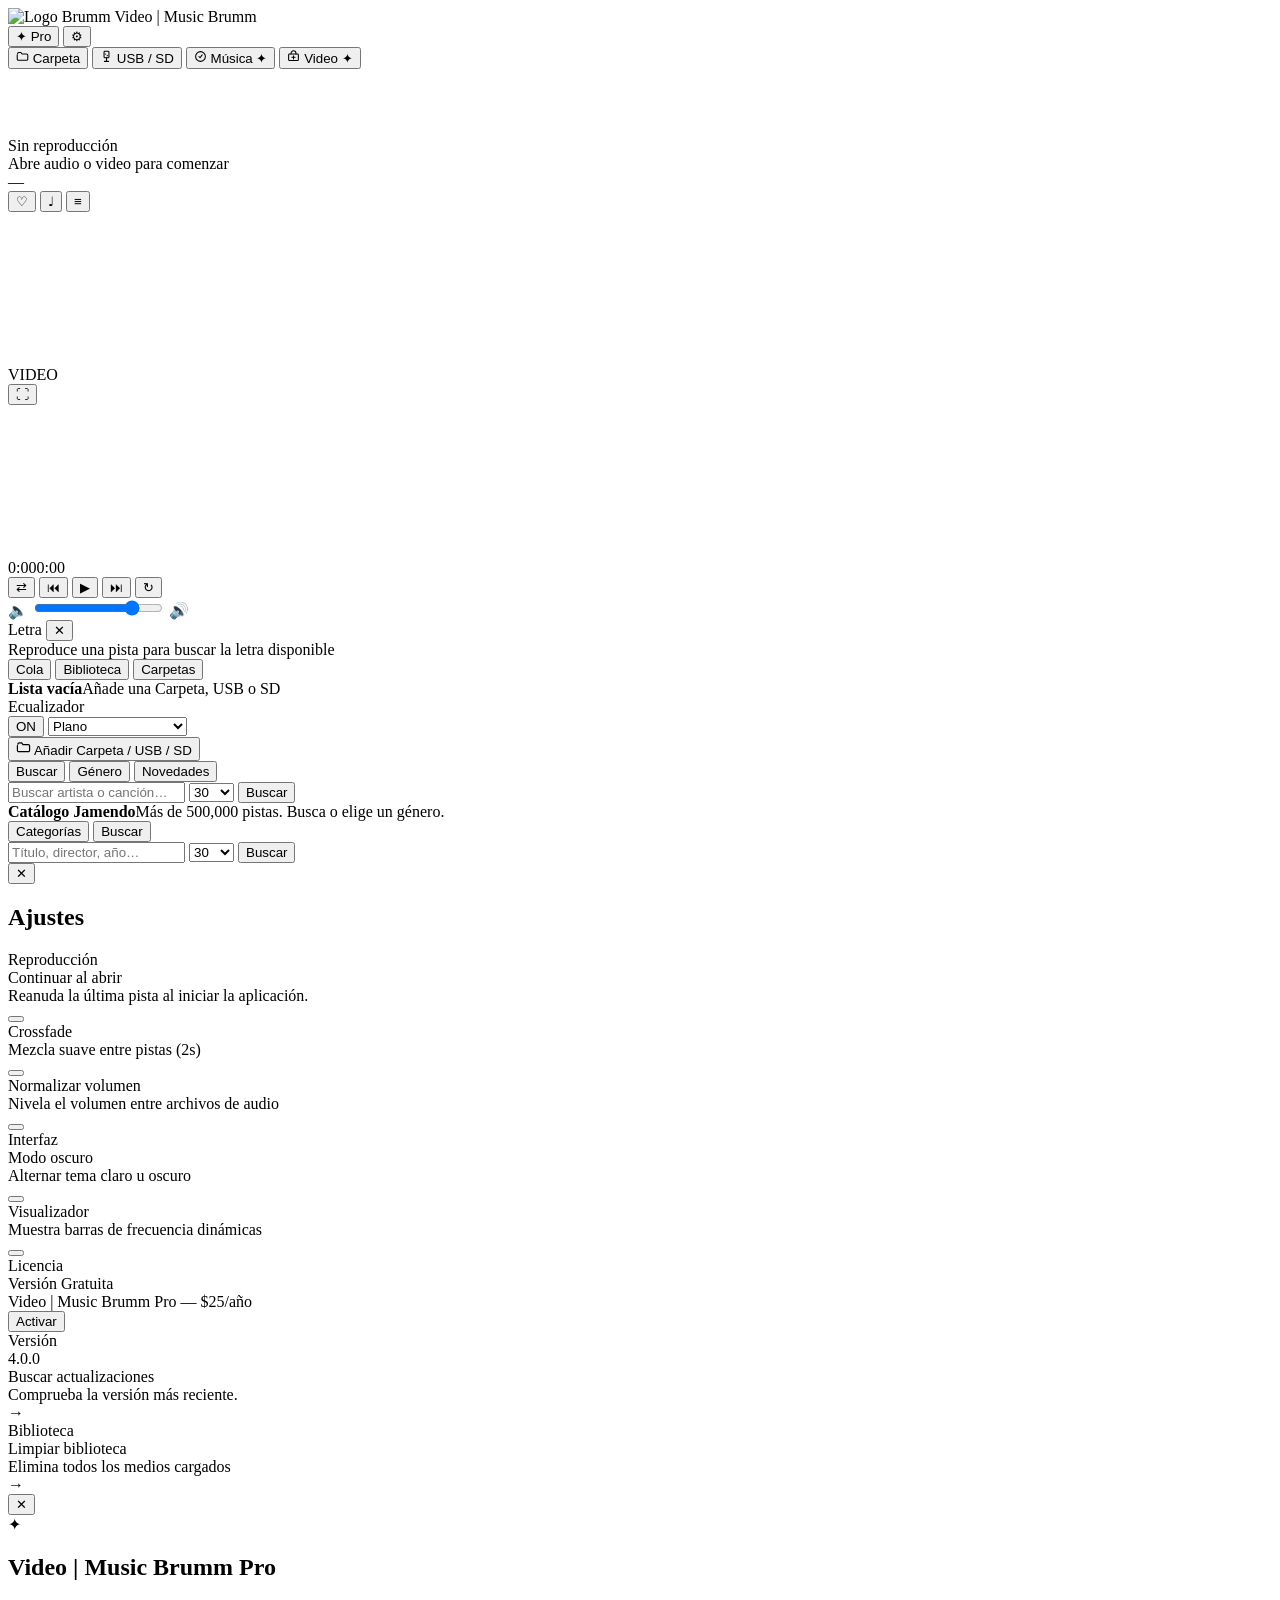
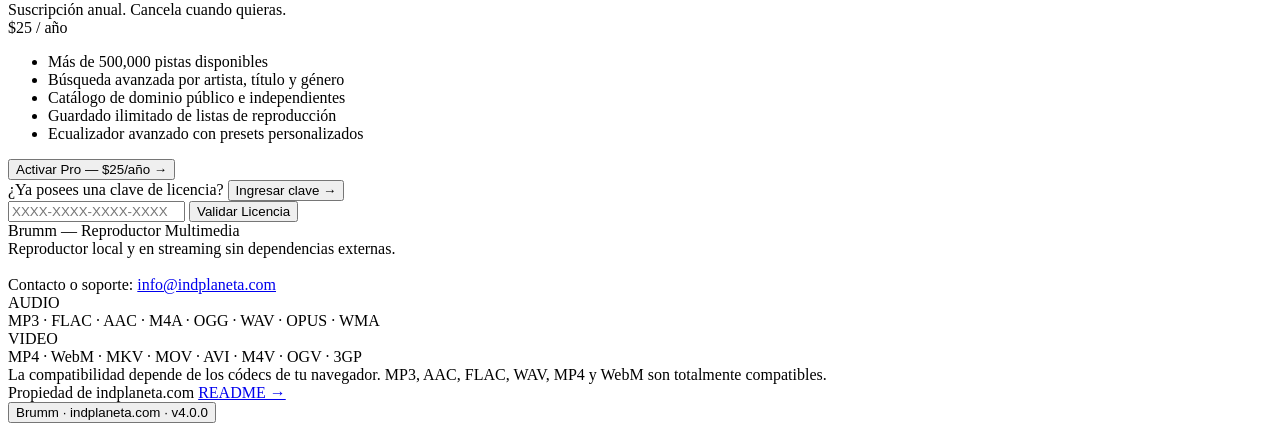
==== public/www/index.html @ fad60be4 "Add files via upload" ====
<!DOCTYPE html>
<html lang="es">
<head>
  <meta charset="UTF-8">
  <meta name="viewport" content="width=device-width, initial-scale=1.0">
  <meta name="theme-color" content="#000000">
  <title>Video | Music Brumm</title>
  
  <!-- Favicon e Iconos -->
  <link rel="icon" type="image/png" href="https://industriasplaneta.wordpress.com/wp-content/uploads/2026/09/brumm-i.png">
  <meta property="og:image" content="https://industriasplaneta.wordpress.com/wp-content/uploads/2026/09/brumm-i.png">
  <link rel="manifest" href="manifest.json">
  
  <!-- Tipografía -->
  <link rel="preconnect" href="https://fonts.googleapis.com">
  <link rel="preconnect" href="https://fonts.gstatic.com" crossorigin>
  <link href="https://fonts.googleapis.com/css2?family=DM+Mono:wght@400;500&family=DM+Sans:ital,wght@0,300;0,400;0,500;0,700;1,300&display=swap" rel="stylesheet">
  
  <link rel="stylesheet" href="styles.css">
</head>
<body>

  <!-- Topbar -->
  <header class="topbar">
    <div class="logo">
      <img src="https://industriasplaneta.wordpress.com/wp-content/uploads/2026/09/brumm-i.png" alt="Logo Brumm" width="28" height="28">
      Video | Music <span>Brumm</span>
    </div>
    <div class="topbar-right">
      <button class="pro-chip" id="proBtn" aria-label="Planes Pro">✦ Pro</button>
      <button class="settings-btn" id="settingsBtn" onclick="document.getElementById('settingsBg').classList.add('show')" title="Ajustes" aria-label="Ajustes">⚙</button>
    </div>
  </header>

  <main class="app">
    <!-- Seleccion de Fuentes -->
    <nav class="source-bar" aria-label="Fuentes de reproducción">
      <button class="src active" id="src-folder" onclick="activateSource(this,'folder')">
        <svg width="13" height="13" viewBox="0 0 16 16" fill="none"><path d="M2 4.5A1.5 1.5 0 013.5 3H6l1.5 2H13a1.5 1.5 0 011.5 1.5V11A1.5 1.5 0 0113 12.5H3A1.5 1.5 0 011.5 11V6" stroke="currentColor" stroke-width="1.3" stroke-linecap="round"/></svg>
        Carpeta
      </button>
      <button class="src" id="src-usb" onclick="activateSource(this,'usb')">
        <svg width="13" height="13" viewBox="0 0 16 16" fill="none"><rect x="5" y="1.5" width="6" height="8" rx="1" stroke="currentColor" stroke-width="1.3"/><path d="M8 9.5V14M5.5 14h5" stroke="currentColor" stroke-width="1.3" stroke-linecap="round"/><circle cx="7" cy="5" r=".8" fill="currentColor"/><circle cx="9" cy="7" r=".8" fill="currentColor"/></svg>
        USB / SD
      </button>
      <button class="src" id="src-catalog" onclick="activateSource(this,'catalog')">
        <svg width="13" height="13" viewBox="0 0 16 16" fill="none"><circle cx="8" cy="8" r="6" stroke="currentColor" stroke-width="1.3"/><path d="M6 8l1.5 1.5L10 6" stroke="currentColor" stroke-width="1.3" stroke-linecap="round" stroke-linejoin="round"/></svg>
        Música ✦
      </button>
      <button class="src" id="src-archive" onclick="activateSource(this,'archive')">
        <svg width="13" height="13" viewBox="0 0 16 16" fill="none"><rect x="2" y="5" width="12" height="8" rx="1" stroke="currentColor" stroke-width="1.3"/><path d="M5 5V4a3 3 0 016 0v1" stroke="currentColor" stroke-width="1.3" stroke-linecap="round"/><path d="M6 9h4M8 7v4" stroke="currentColor" stroke-width="1.3" stroke-linecap="round"/></svg>
        Video ✦
      </button>
    </nav>

    <!-- Reproductor Principal -->
    <section class="nowplaying" aria-label="Reproductor principal">
      <div class="np-top">
        <div class="artwork" id="artworkWrap"><canvas id="artCanvas" width="64" height="64"></canvas></div>
        <div class="np-info">
          <div class="np-title" id="npTitle">Sin reproducción</div>
          <div class="np-artist" id="npArtist">Abre audio o video para comenzar</div>
          <div class="np-format" id="npFormat">—</div>
        </div>
        <div class="np-actions">
          <button class="icon-btn" id="heartBtn" onclick="toggleHeart()" title="Favorito" aria-label="Añadir a Favoritos">♡</button>
          <button class="icon-btn" id="lyricsBtn" onclick="toggleLyrics()" title="Letra" aria-label="Ver Letra">♩</button>
          <button class="icon-btn" id="queueBtn" onclick="showTab('queue')" title="Cola" aria-label="Ver Cola">≡</button>
        </div>
      </div>

      <!-- Contenedor de Video -->
      <div class="video-wrap" id="videoWrap">
        <video id="videoEl" preload="metadata" playsinline
          onended="nextTrack()"
          ontimeupdate="videoTick()"
          onloadedmetadata="videoReady()"></video>
        <div class="video-badge" id="videoBadge">VIDEO</div>
        <button class="fullscreen-btn" onclick="toggleFullscreen()" title="Pantalla completa" aria-label="Pantalla Completa">⛶</button>
      </div>

      <!-- Visualizador -->
      <div class="viz-wrap"><canvas id="vizCanvas"></canvas></div>

      <!-- Barra de Progreso -->
      <div class="prog-wrap" id="progWrap">
        <div class="prog-fill" id="progFill"></div>
        <div class="prog-thumb" id="progThumb"></div>
      </div>
      <div class="prog-times"><span id="timeCur">0:00</span><span id="timeDur">0:00</span></div>

      <!-- Controles de Reproducción -->
      <div class="controls">
        <button class="ctrl" id="shuffleBtn" onclick="toggleShuffle()" title="Aleatorio" aria-label="Modo Aleatorio">⇄</button>
        <button class="ctrl" onclick="prevTrack()" title="Anterior" aria-label="Pista Anterior">⏮</button>
        <button class="play-btn" id="playBtn" onclick="togglePlay()" aria-label="Reproducir o Pausar">▶</button>
        <button class="ctrl" onclick="nextTrack()" title="Siguiente" aria-label="Pista Siguiente">⏭</button>
        <button class="ctrl" id="repeatBtn" onclick="cycleRepeat()" title="Repetir" aria-label="Modo Repetición">↻</button>
      </div>

      <!-- Control de Volumen -->
      <div class="vol-row">
        <span class="vol-icon" aria-hidden="true">🔈</span>
        <input type="range" class="vol" id="volSlider" min="0" max="100" value="80" oninput="setVolume(this)" aria-label="Volumen">
        <span class="vol-icon" aria-hidden="true">🔊</span>
      </div>
    </section>

    <!-- Panel de Letras -->
    <section class="lyrics-panel" id="lyricsPanel">
      <div class="lyrics-head">
        <span class="lyrics-title" id="lyricsMeta">Letra</span>
        <button onclick="toggleLyrics()" class="close-subpanel" aria-label="Cerrar panel de letra">✕</button>
      </div>
      <div class="lyrics-body" id="lyricsBody">
        <div class="lyrics-empty">Reproduce una pista para buscar la letra disponible</div>
      </div>
    </section>

    <!-- Panel de Listas / Biblioteca -->
    <section class="panel">
      <div class="tabs" role="tablist">
        <button class="tab active" id="tab-queue" onclick="showTab('queue')" role="tab">Cola</button>
        <button class="tab" id="tab-library" onclick="showTab('library')" role="tab">Biblioteca</button>
        <button class="tab" id="tab-folders" onclick="showTab('folders')" role="tab">Carpetas</button>
      </div>
      <div class="panel-body" id="panelBody">
        <div class="empty-state"><strong>Lista vacía</strong>Añade una Carpeta, USB o SD</div>
      </div>
    </section>

    <!-- Ecualizador -->
    <section class="eq-panel">
      <div class="eq-head">
        <span class="eq-title">Ecualizador</span>
        <div class="eq-right">
          <button class="eq-toggle on" id="eqToggle" onclick="toggleEQ()">ON</button>
          <select class="eq-preset" id="eqPreset" onchange="applyPreset(this.value)" aria-label="Presets de Ecualizador">
            <option value="flat">Plano</option>
            <option value="bass">Refuerzo de graves</option>
            <option value="vocal">Voz</option>
            <option value="treble">Agudos</option>
            <option value="classical">Clásica</option>
            <option value="lounge">Lounge</option>
          </select>
        </div>
      </div>
      <div class="eq-bands" id="eqBands"></div>
    </section>

    <!-- Botón para Cargar Archivos Localmente -->
    <button class="open-btn" onclick="openFolder()">
      <svg width="15" height="15" viewBox="0 0 16 16" fill="none"><path d="M2 4.5A1.5 1.5 0 013.5 3H6l1.5 2H13a1.5 1.5 0 011.5 1.5V11A1.5 1.5 0 0113 12.5H3A1.5 1.5 0 011.5 11V6" stroke="currentColor" stroke-width="1.3" stroke-linecap="round"/></svg>
      Añadir Carpeta / USB / SD
    </button>

    <!-- Catálogo Jamendo -->
    <section id="catalogPanel" class="subpanel-container">
      <div class="panel">
        <div class="tabs">
          <button class="tab active" id="ctab-search" onclick="switchCatalogTab('search')">Buscar</button>
          <button class="tab" id="ctab-genres" onclick="switchCatalogTab('genres')">Género</button>
          <button class="tab" id="ctab-new" onclick="switchCatalogTab('new')">Novedades</button>
        </div>
        <div class="search-row" id="catalogSearchRow">
          <input type="text" id="catalogSearch" placeholder="Buscar artista o canción…" onkeydown="if(event.key==='Enter')searchJamendo()">
          <select id="jamendoPageSize" onchange="searchJamendo()">
            <option value="30">30</option>
            <option value="50">50</option>
            <option value="100">100</option>
          </select>
          <button class="btn-action" onclick="searchJamendo()">Buscar</button>
        </div>
        <div id="genreBar" class="genre-bar"></div>
        <div class="panel-body" id="catalogBody">
          <div class="empty-state"><strong>Catálogo Jamendo</strong>Más de 500,000 pistas. Busca o elige un género.</div>
        </div>
      </div>
    </section>

    <!-- Catálogo Archive.org -->
    <section id="archivePanel" class="subpanel-container">
      <div class="panel">
        <div class="tabs">
          <button class="tab active" id="atab-cats" onclick="switchArchiveTab('cats')">Categorías</button>
          <button class="tab" id="atab-search" onclick="switchArchiveTab('search')">Buscar</button>
        </div>
        <div id="archiveCatGrid" class="archive-cat-grid"></div>
        <div class="search-row" id="archiveSearchRow">
          <input type="text" id="archiveSearch" placeholder="Título, director, año…" onkeydown="if(event.key==='Enter')searchArchive()">
          <select id="archivePageSize">
            <option value="30">30</option>
            <option value="50">50</option>
            <option value="100">100</option>
          </select>
          <button class="btn-action" onclick="searchArchive()">Buscar</button>
        </div>
        <div class="panel-body" id="archiveBody" style="display:none;"></div>
      </div>
    </section>
  </main>

  <!-- Notificaciones Toast -->
  <div class="toast" id="toast" role="status" aria-live="polite"></div>

  <!-- Modal de Ajustes -->
  <div class="modal-bg" id="settingsBg" onclick="if(event.target===this)this.classList.remove('show')">
    <div class="settings-modal">
      <button class="modal-close" onclick="document.getElementById('settingsBg').classList.remove('show')" aria-label="Cerrar ajustes">✕</button>
      <h2 class="modal-title">Ajustes</h2>

      <div class="settings-section">
        <div class="settings-label">Reproducción</div>
        <div class="settings-row">
          <div>
            <div class="settings-row-label">Continuar al abrir</div>
            <div class="settings-row-sub">Reanuda la última pista al iniciar la aplicación.</div>
          </div>
          <button class="toggle-sw on" id="sw-resume" onclick="toggleSetting(this,'resume')" aria-label="Reanudar reproducción"></button>
        </div>
        <div class="settings-row">
          <div>
            <div class="settings-row-label">Crossfade</div>
            <div class="settings-row-sub">Mezcla suave entre pistas (2s)</div>
          </div>
          <button class="toggle-sw" id="sw-crossfade" onclick="toggleSetting(this,'crossfade')" aria-label="Crossfade"></button>
        </div>
        <div class="settings-row">
          <div>
            <div class="settings-row-label">Normalizar volumen</div>
            <div class="settings-row-sub">Nivela el volumen entre archivos de audio</div>
          </div>
          <button class="toggle-sw" id="sw-normalize" onclick="toggleSetting(this,'normalize')" aria-label="Normalizar volumen"></button>
        </div>
      </div>

      <div class="settings-section">
        <div class="settings-label">Interfaz</div>
        <div class="settings-row">
          <div>
            <div class="settings-row-label">Modo oscuro</div>
            <div class="settings-row-sub">Alternar tema claro u oscuro</div>
          </div>
          <button class="toggle-sw on" id="sw-dark" onclick="toggleDarkMode(this)" aria-label="Modo Oscuro"></button>
        </div>
        <div class="settings-row">
          <div>
            <div class="settings-row-label">Visualizador</div>
            <div class="settings-row-sub">Muestra barras de frecuencia dinámicas</div>
          </div>
          <button class="toggle-sw on" id="sw-viz" onclick="toggleSetting(this,'viz')" aria-label="Visualizador"></button>
        </div>
      </div>

      <div class="settings-section">
        <div class="settings-label">Licencia</div>
        <div class="settings-row">
          <div>
            <div class="settings-row-label" id="settingsProStatus">Versión Gratuita</div>
            <div class="settings-row-sub">Video | Music Brumm Pro — $25/año</div>
          </div>
          <button class="btn-secondary" onclick="document.getElementById('settingsBg').classList.remove('show');document.getElementById('modalBg').classList.add('show')">
            Activar
          </button>
        </div>
        <div class="settings-row">
          <div><div class="settings-row-label">Versión</div></div>
          <div class="version-badge">4.0.0</div>
        </div>
        <div class="settings-row clickable" onclick="checkForUpdates()">
          <div>
            <div class="settings-row-label">Buscar actualizaciones</div>
            <div class="settings-row-sub">Comprueba la versión más reciente.</div>
          </div>
          <span id="updateStatus">→</span>
        </div>
      </div>

      <div class="settings-section">
        <div class="settings-label">Biblioteca</div>
        <div class="settings-row clickable" onclick="clearLibrary()">
          <div>
            <div class="settings-row-label text-danger">Limpiar biblioteca</div>
            <div class="settings-row-sub">Elimina todos los medios cargados</div>
          </div>
          <span>→</span>
        </div>
      </div>
    </div>
  </div>

  <!-- Modal PRO -->
  <div class="modal-bg" id="modalBg" onclick="closeModal(event)">
    <div class="modal">
      <button class="modal-close" onclick="document.getElementById('modalBg').classList.remove('show')" aria-label="Cerrar modal">✕</button>
      <div class="pro-icon">✦</div>
      <h2>Video | Music Brumm Pro</h2>
      <div class="pro-sub">Suscripción anual. Cancela cuando quieras.</div>
      <div class="price">$25 <span>/ año</span></div>
      <ul>
        <li>Más de 500,000 pistas disponibles</li>
        <li>Búsqueda avanzada por artista, título y género</li>
        <li>Catálogo de dominio público e independientes</li>
        <li>Guardado ilimitado de listas de reproducción</li>
        <li>Ecualizador avanzado con presets personalizados</li>
      </ul>
      <button class="modal-cta" onclick="window.open('https://technologycorporation.lemonsqueezy.com/checkout/buy/a8cab50e-af1d-4846-803c-300390d19ab1','_blank'); toast('Abriendo pasarela de pago…')">Activar Pro — $25/año →</button>
      <div class="license-footer">
        <span>¿Ya posees una clave de licencia? </span>
        <button onclick="showLicenseInput()" class="btn-inline">Ingresar clave →</button>
      </div>
      <div id="licenseInputWrap" class="license-wrap">
        <input type="text" id="licenseKey" placeholder="XXXX-XXXX-XXXX-XXXX">
        <button onclick="activateLicense()" class="btn-activate">Validar Licencia</button>
      </div>
    </div>
  </div>

  <!-- Popup Acerca De -->
  <div id="aboutPopup" class="about-popup">
    <div class="about-title">Brumm — Reproductor Multimedia</div>
    <div class="about-desc">
      Reproductor local y en streaming sin dependencias externas.<br><br>
      Contacto o soporte: <a href="mailto:info@indplaneta.com">info@indplaneta.com</a>
    </div>
    <div class="about-sec-title">AUDIO</div>
    <div class="about-code">MP3 · FLAC · AAC · M4A · OGG · WAV · OPUS · WMA</div>
    <div class="about-sec-title">VIDEO</div>
    <div class="about-code">MP4 · WebM · MKV · MOV · AVI · M4V · OGV · 3GP</div>
    <div class="about-note">
      La compatibilidad depende de los códecs de tu navegador. MP3, AAC, FLAC, WAV, MP4 y WebM son totalmente compatibles.
    </div>
    <div class="about-footer-row">
      <span>Propiedad de indplaneta.com</span>
      <a href="https://github.com/flabelicornio/brumm#readme" target="_blank" rel="noopener">README →</a>
    </div>
  </div>

  <!-- Pie de Página -->
  <footer class="about-footer">
    <button id="aboutBtn" onclick="toggleAbout()">
      Brumm · indplaneta.com · v4.0.0
    </button>
  </footer>

  <script src="script.js"></script>
</body>
</html>
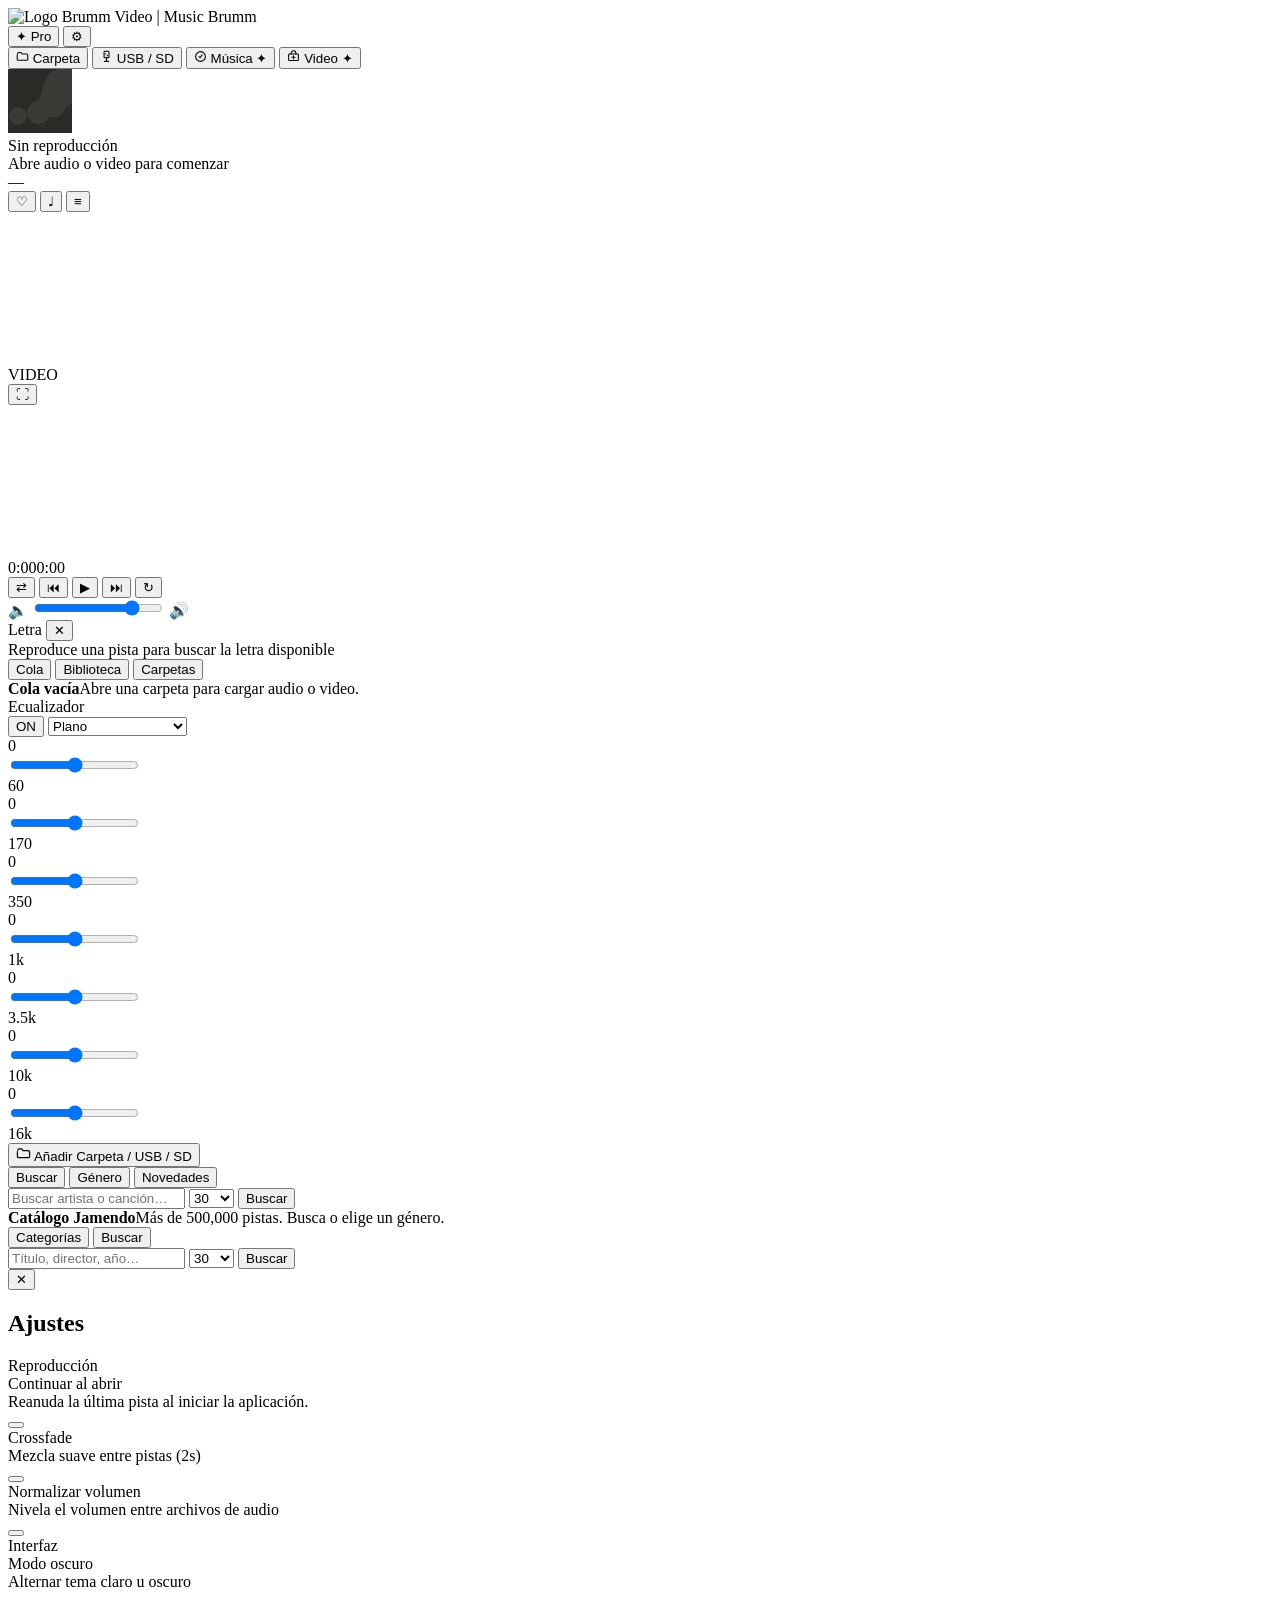
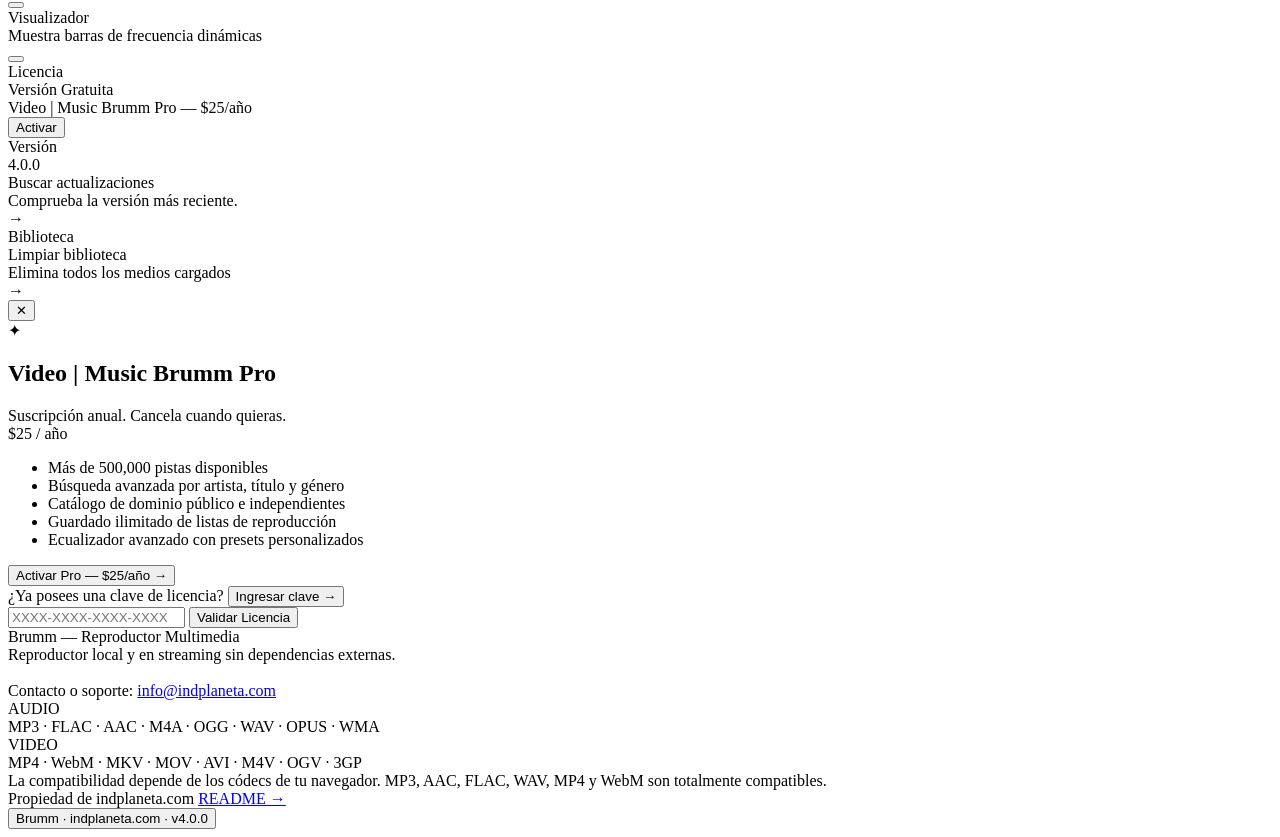
==== commit a5b1e9ed: "Change script source from script.js to js/app.js" ====
--- a/public/www/index.html
+++ b/public/www/index.html
@@ -16,7 +16,7 @@
   <link rel="preconnect" href="https://fonts.gstatic.com" crossorigin>
   <link href="https://fonts.googleapis.com/css2?family=DM+Mono:wght@400;500&family=DM+Sans:ital,wght@0,300;0,400;0,500;0,700;1,300&display=swap" rel="stylesheet">
   
-  <link rel="stylesheet" href="styles.css">
+  <link rel="stylesheet" href="./css/style.css">
 </head>
 <body>
 
@@ -343,6 +343,6 @@
     </button>
   </footer>
 
-  <script src="script.js"></script>
+  <script src="js/app.js"></script>
 </body>
-</html>+</html>
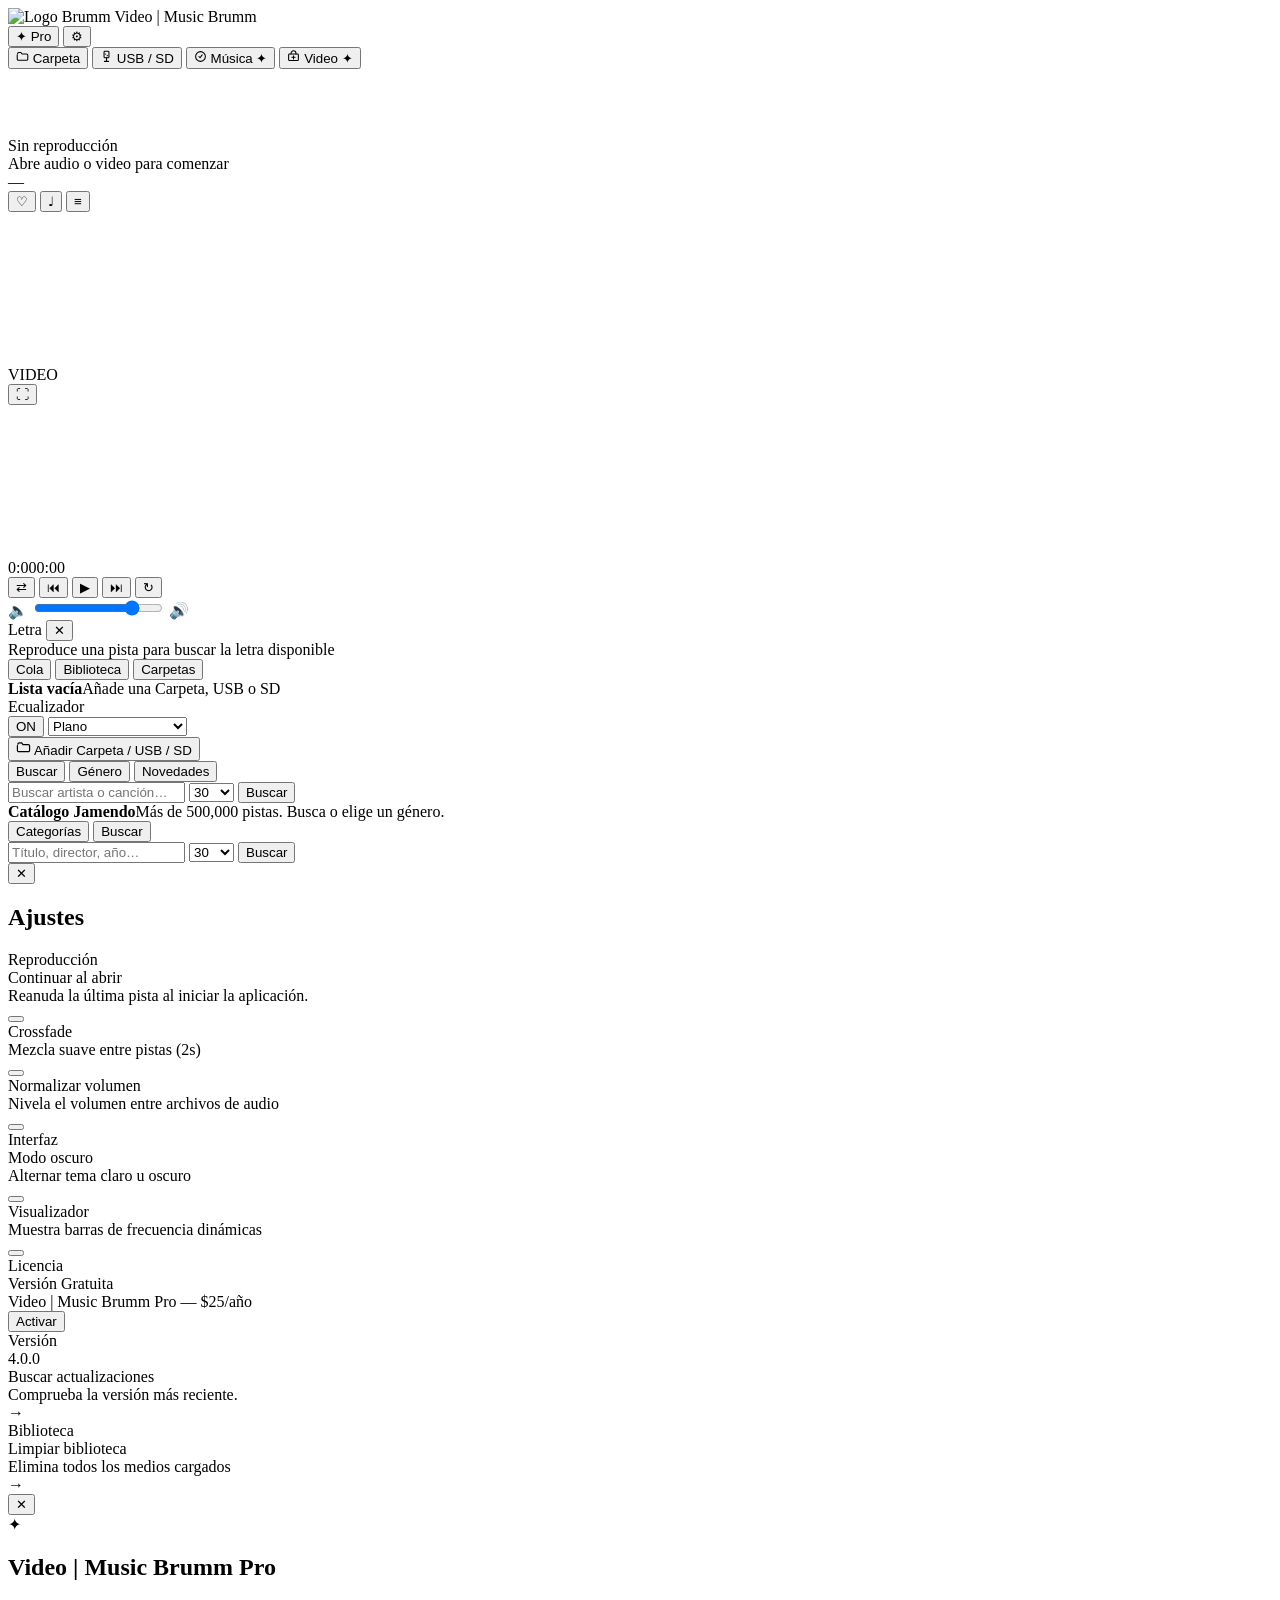
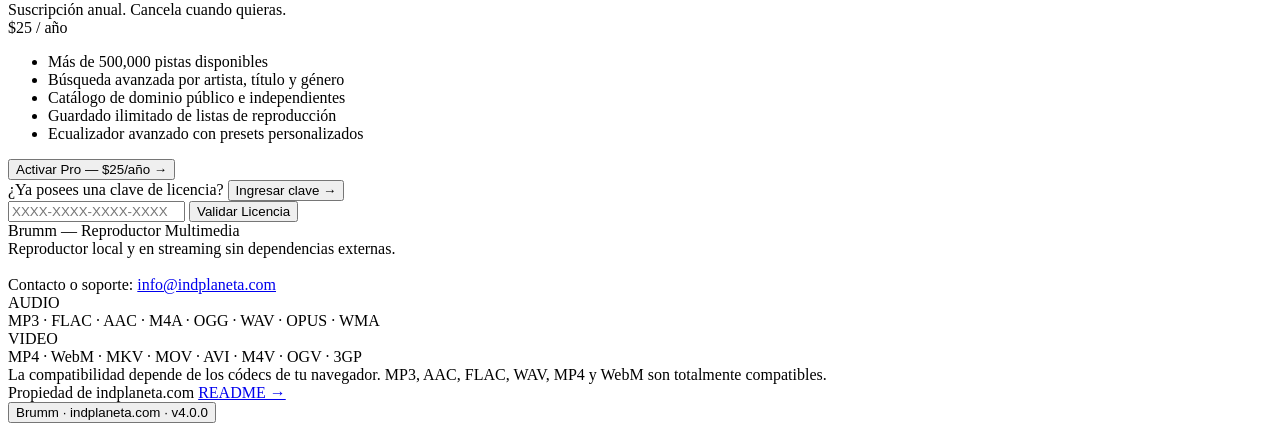
==== commit 9ccdd313: "Fix paths for CSS and JS files in index.html" ====
--- a/public/www/index.html
+++ b/public/www/index.html
@@ -16,7 +16,7 @@
   <link rel="preconnect" href="https://fonts.gstatic.com" crossorigin>
   <link href="https://fonts.googleapis.com/css2?family=DM+Mono:wght@400;500&family=DM+Sans:ital,wght@0,300;0,400;0,500;0,700;1,300&display=swap" rel="stylesheet">
   
-  <link rel="stylesheet" href="./css/style.css">
+  <link rel="stylesheet" href="./www/css/style.css">
 </head>
 <body>
 
@@ -343,6 +343,6 @@
     </button>
   </footer>
 
-  <script src="js/app.js"></script>
+  <script src="./wwww/js/app.js"></script>
 </body>
 </html>
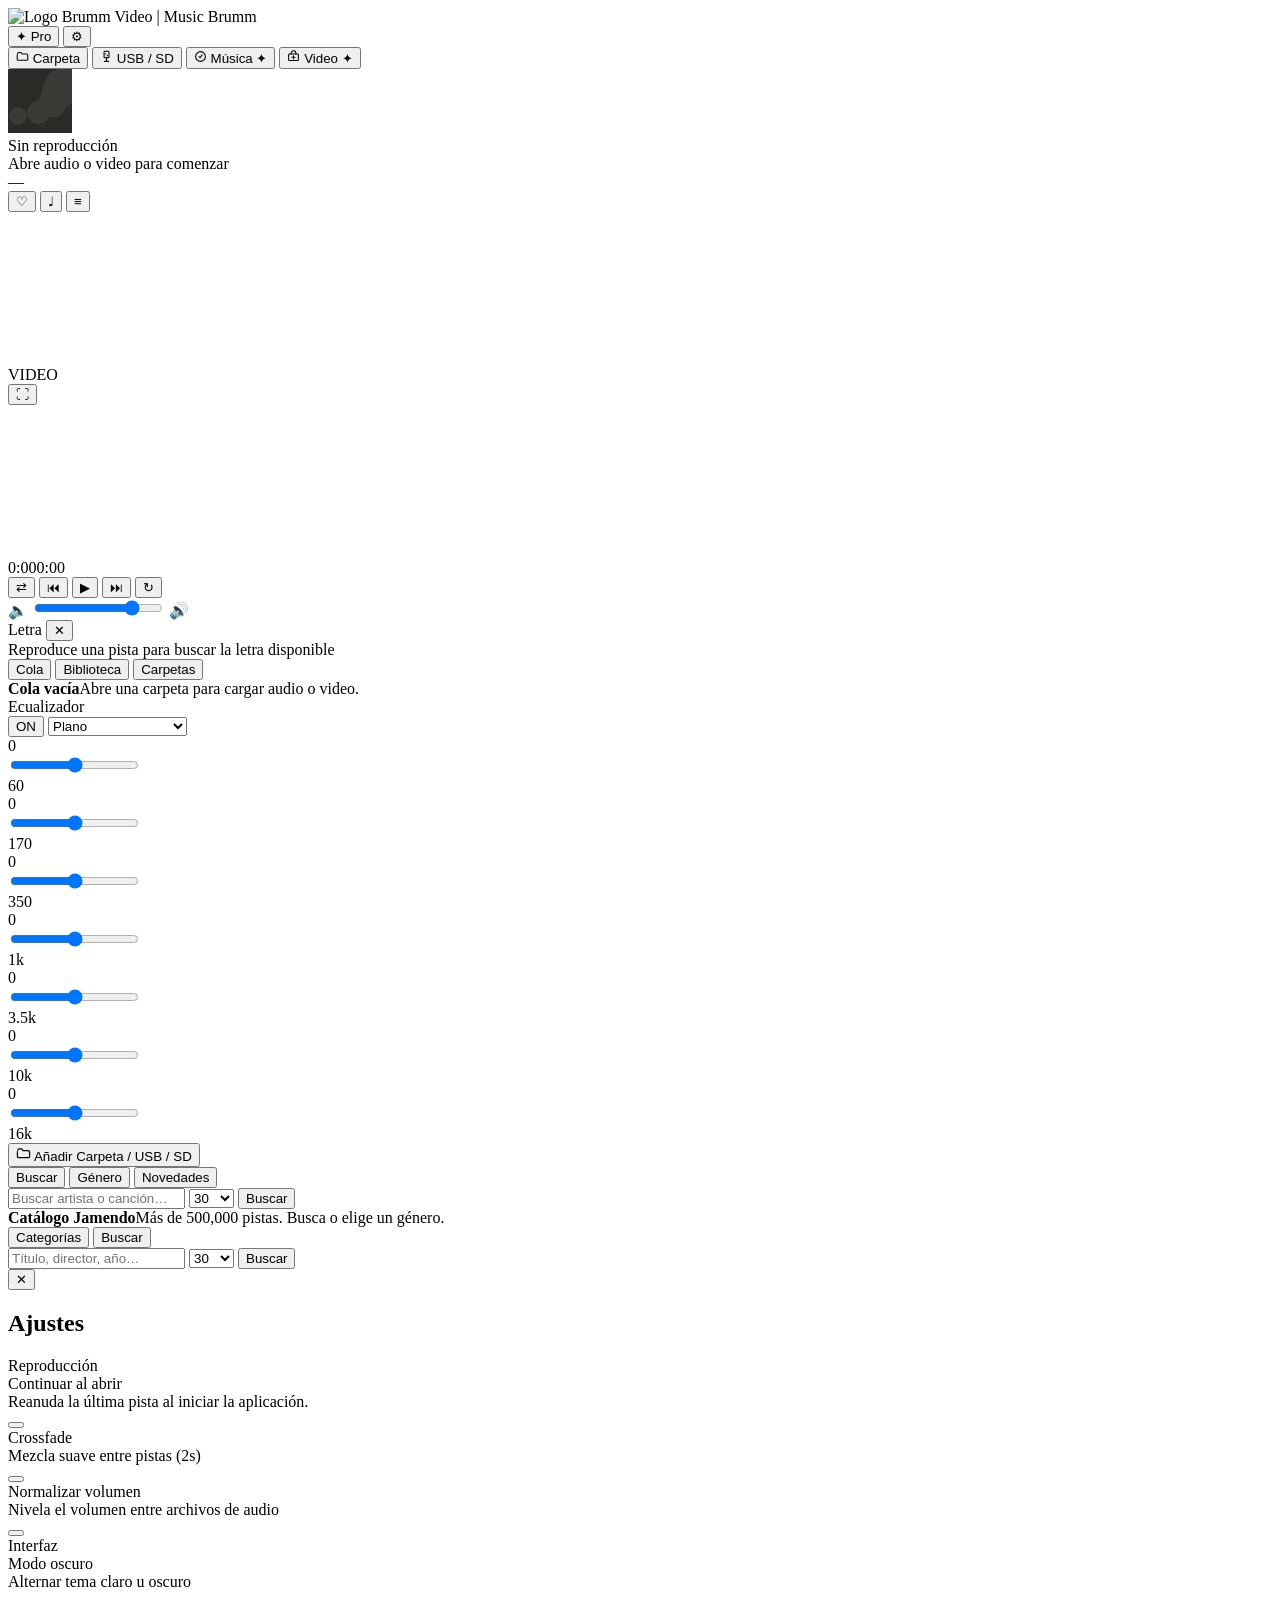
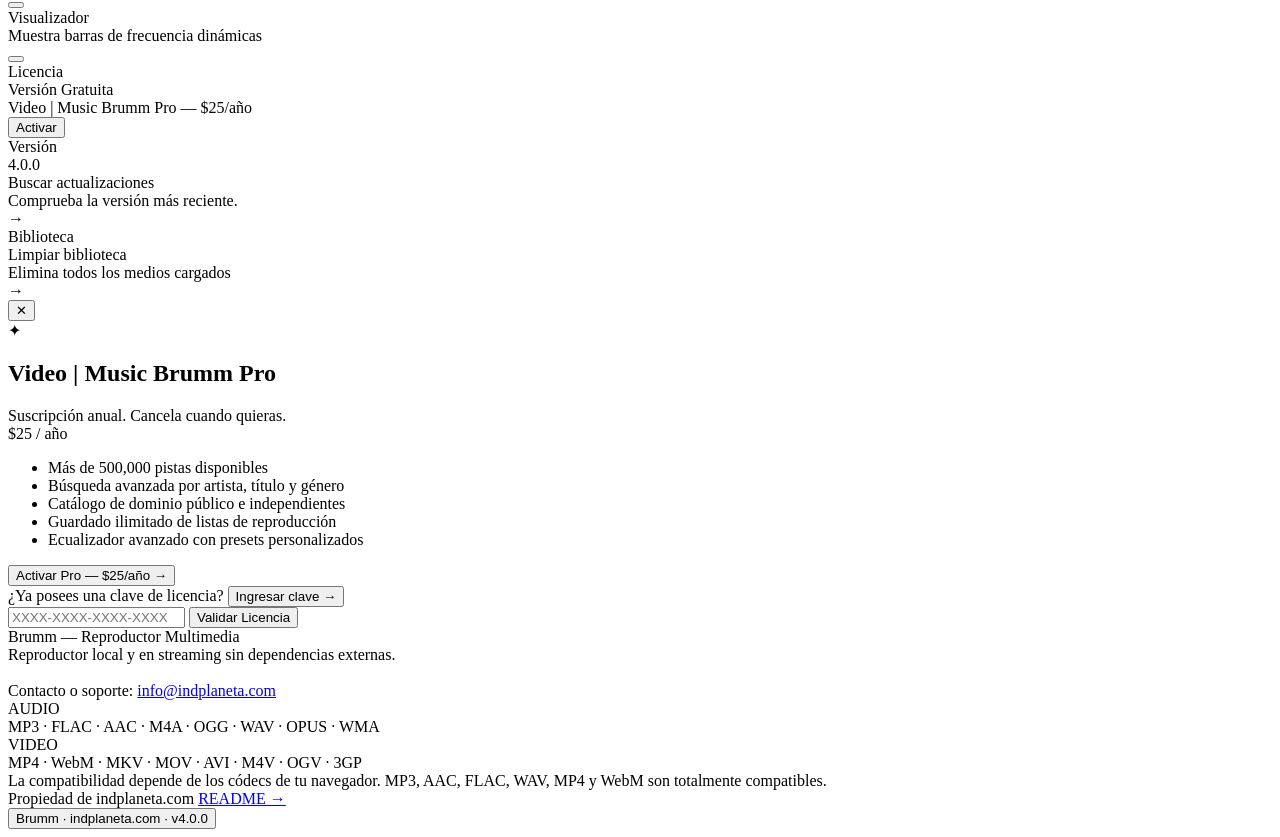
==== commit e8bd46da: "Fix script source path in index.html" ====
--- a/public/www/index.html
+++ b/public/www/index.html
@@ -16,7 +16,7 @@
   <link rel="preconnect" href="https://fonts.gstatic.com" crossorigin>
   <link href="https://fonts.googleapis.com/css2?family=DM+Mono:wght@400;500&family=DM+Sans:ital,wght@0,300;0,400;0,500;0,700;1,300&display=swap" rel="stylesheet">
   
-  <link rel="stylesheet" href="./www/css/style.css">
+  <link rel="stylesheet" href="/www/css/styles.css">
 </head>
 <body>
 
@@ -343,6 +343,6 @@
     </button>
   </footer>
 
-  <script src="./wwww/js/app.js"></script>
+  <script src="./js/app.js"></script>
 </body>
 </html>
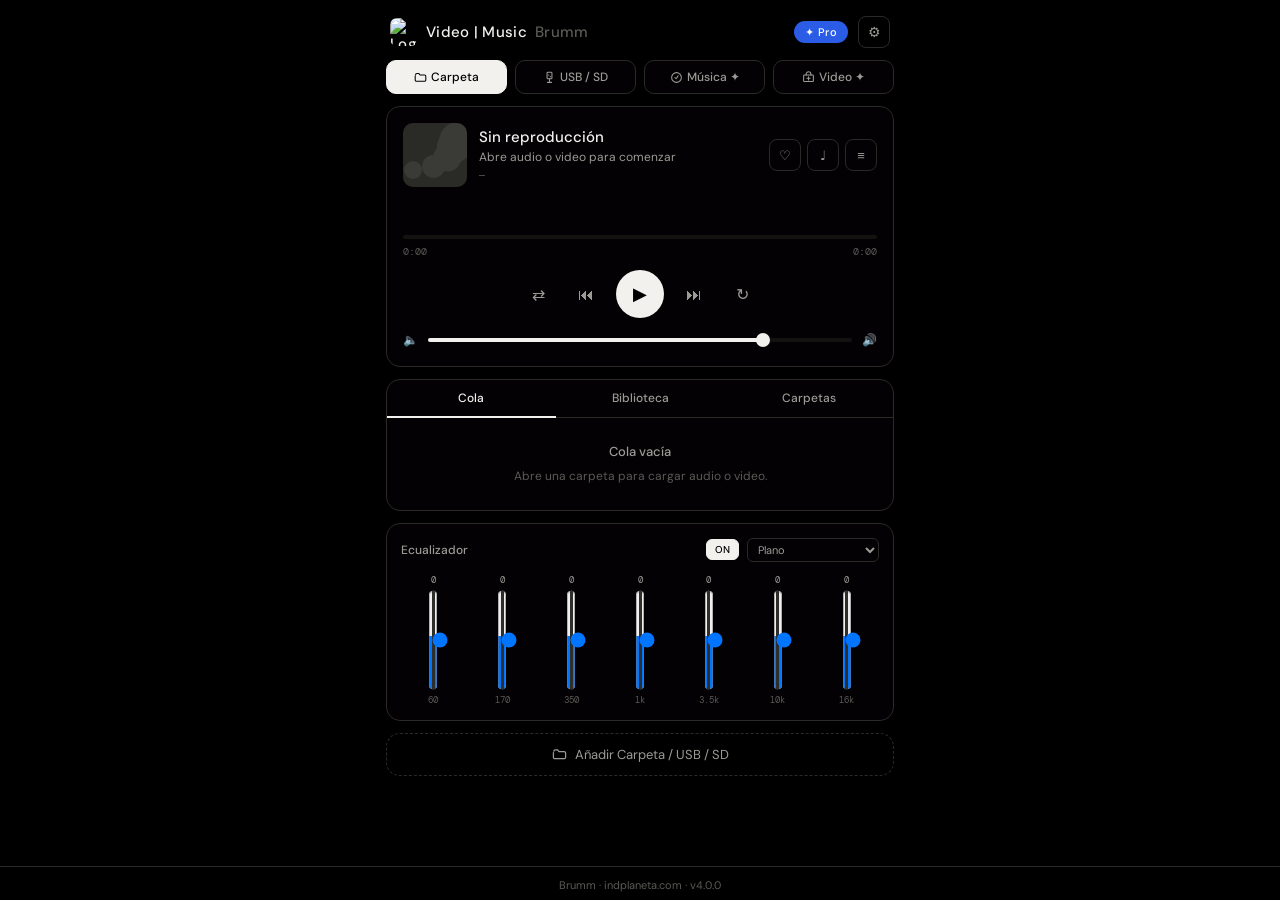
==== commit f87a1936: "Update index.html" ====
--- a/public/www/index.html
+++ b/public/www/index.html
@@ -6,6 +6,9 @@
   <meta name="theme-color" content="#000000">
   <title>Video | Music Brumm</title>
   
+  <!-- Base relativa para evitar fallos de ruta en subcarpetas -->
+  <base href="./">
+
   <!-- Favicon e Iconos -->
   <link rel="icon" type="image/png" href="https://industriasplaneta.wordpress.com/wp-content/uploads/2026/09/brumm-i.png">
   <meta property="og:image" content="https://industriasplaneta.wordpress.com/wp-content/uploads/2026/09/brumm-i.png">
@@ -16,7 +19,8 @@
   <link rel="preconnect" href="https://fonts.gstatic.com" crossorigin>
   <link href="https://fonts.googleapis.com/css2?family=DM+Mono:wght@400;500&family=DM+Sans:ital,wght@0,300;0,400;0,500;0,700;1,300&display=swap" rel="stylesheet">
   
-  <link rel="stylesheet" href="/www/css/styles.css">
+  <!-- CSS Corregido -->
+  <link rel="stylesheet" href="css/styles.css">
 </head>
 <body>
 
@@ -27,7 +31,7 @@
       Video | Music <span>Brumm</span>
     </div>
     <div class="topbar-right">
-      <button class="pro-chip" id="proBtn" aria-label="Planes Pro">✦ Pro</button>
+      <button class="pro-chip" id="proBtn" onclick="document.getElementById('modalBg').classList.add('show')" aria-label="Planes Pro">✦ Pro</button>
       <button class="settings-btn" id="settingsBtn" onclick="document.getElementById('settingsBg').classList.add('show')" title="Ajustes" aria-label="Ajustes">⚙</button>
     </div>
   </header>
@@ -290,7 +294,7 @@
   </div>
 
   <!-- Modal PRO -->
-  <div class="modal-bg" id="modalBg" onclick="closeModal(event)">
+  <div class="modal-bg" id="modalBg" onclick="if(event.target===this)this.classList.remove('show')">
     <div class="modal">
       <button class="modal-close" onclick="document.getElementById('modalBg').classList.remove('show')" aria-label="Cerrar modal">✕</button>
       <div class="pro-icon">✦</div>
@@ -304,14 +308,14 @@
         <li>Guardado ilimitado de listas de reproducción</li>
         <li>Ecualizador avanzado con presets personalizados</li>
       </ul>
-      <button class="modal-cta" onclick="window.open('https://technologycorporation.lemonsqueezy.com/checkout/buy/a8cab50e-af1d-4846-803c-300390d19ab1','_blank'); toast('Abriendo pasarela de pago…')">Activar Pro — $25/año →</button>
+      <button class="modal-cta" onclick="window.open('https://technologycorporation.lemonsqueezy.com/checkout/buy/a8cab50e-af1d-4846-803c-300390d19ab1','_blank'); typeof toast === 'function' && toast('Abriendo pasarela de pago…')">Activar Pro — $25/año →</button>
       <div class="license-footer">
         <span>¿Ya posees una clave de licencia? </span>
-        <button onclick="showLicenseInput()" class="btn-inline">Ingresar clave →</button>
-      </div>
-      <div id="licenseInputWrap" class="license-wrap">
-        <input type="text" id="licenseKey" placeholder="XXXX-XXXX-XXXX-XXXX">
-        <button onclick="activateLicense()" class="btn-activate">Validar Licencia</button>
+        <button onclick="document.getElementById('licenseInputWrap').style.display='flex'" class="btn-inline">Ingresar clave →</button>
+      </div>
+      <div id="licenseInputWrap" class="license-wrap" style="display:none; margin-top:12px;">
+        <input type="text" id="licenseKey" placeholder="XXXX-XXXX-XXXX-XXXX" style="padding:8px; border-radius:4px; border:1px solid #ccc; width:100%;">
+        <button onclick="if(typeof activateLicense === 'function'){ activateLicense(); } else { alert('Licencia procesada'); }" class="btn-activate" style="margin-top:8px;">Validar Licencia</button>
       </div>
     </div>
   </div>
@@ -343,6 +347,7 @@
     </button>
   </footer>
 
-  <script src="./js/app.js"></script>
+  <!-- Carga de Script corregida -->
+  <script src="js/app.js"></script>
 </body>
 </html>
--- a/public/www/css/styles.css
+++ b/public/www/css/styles.css
@@ -0,0 +1,1303 @@
+* {
+  box-sizing: border-box;
+  margin: 0;
+  padding: 0;
+}
+
+/* ── MODO OSCURO (PREDETERMINADO) ── */
+:root {
+  --bg: #000000;
+  --surface: #030103;
+  --surface2: #121210;
+  --surface3: #2E2E2B;
+  --text: #F2F1EE;
+  --text2: #9B9B96;
+  --text3: #5A5A56;
+  --border: #2A2A27;
+  --border2: #3A3A36;
+  --accent: #F2F1EE;
+  --pro: #2B5CE6;
+  --danger: #CC3333;
+  --font: 'DM Sans', sans-serif;
+  --mono: 'DM Mono', monospace;
+  --r: 14px;
+  --r2: 10px;
+}
+
+html, body {
+  min-height: 100%;
+  font-family: var(--font);
+  background: var(--bg);
+  color: var(--text);
+  font-size: 16px;
+  -webkit-font-smoothing: antialiased;
+}
+
+body {
+  display: flex;
+  flex-direction: column;
+  align-items: center;
+  overflow-x: hidden;
+  padding-bottom: 50px;
+}
+
+/* ── HEADER & TOPBAR ── */
+.topbar {
+  width: 100%;
+  max-width: 540px;
+  display: flex;
+  align-items: center;
+  justify-content: space-between;
+  padding: 16px 20px 12px;
+}
+
+.logo {
+  font-size: 15px;
+  font-weight: 500;
+  letter-spacing: .02em;
+  display: flex;
+  align-items: center;
+  gap: 8px;
+}
+
+.logo img {
+  border-radius: 7px;
+}
+
+.logo span {
+  color: var(--text3);
+}
+
+.topbar-right {
+  display: flex;
+  align-items: center;
+  gap: 10px;
+}
+
+.pro-chip {
+  font-size: 11px;
+  font-weight: 500;
+  background: var(--pro);
+  color: #fff;
+  padding: 4px 11px;
+  border-radius: 20px;
+  cursor: pointer;
+  letter-spacing: .03em;
+  border: none;
+  font-family: var(--font);
+  transition: opacity .15s;
+}
+
+.pro-chip:hover {
+  opacity: .9;
+}
+
+.settings-btn {
+  width: 32px;
+  height: 32px;
+  border: 1px solid var(--border);
+  border-radius: 8px;
+  background: none;
+  cursor: pointer;
+  display: flex;
+  align-items: center;
+  justify-content: center;
+  font-size: 14px;
+  color: var(--text2);
+  transition: background .12s, color .12s;
+}
+
+.settings-btn:hover {
+  background: var(--surface2);
+  color: var(--text);
+}
+
+/* ── ESTRUCTURA PRINCIPAL ── */
+.app {
+  width: 100%;
+  max-width: 540px;
+  padding: 0 16px 20px;
+  display: flex;
+  flex-direction: column;
+  gap: 12px;
+}
+
+/* ── BARRA DE FUENTES ── */
+.source-bar {
+  display: grid;
+  grid-template-columns: repeat(4, 1fr);
+  gap: 8px;
+}
+
+.src {
+  padding: 8px 4px;
+  border: 1px solid var(--border);
+  border-radius: var(--r2);
+  background: var(--surface);
+  font-size: 12px;
+  font-weight: 500;
+  color: var(--text2);
+  cursor: pointer;
+  text-align: center;
+  transition: all .15s;
+  font-family: var(--font);
+  display: flex;
+  align-items: center;
+  justify-content: center;
+  gap: 4px;
+}
+
+.src.active {
+  background: var(--text);
+  color: #000;
+  border-color: var(--text);
+}
+
+.src:hover:not(.active) {
+  background: var(--surface2);
+  color: var(--text);
+}
+
+.src svg {
+  flex-shrink: 0;
+}
+
+/* ── REPRODUCTOR ── */
+.nowplaying {
+  background: var(--surface);
+  border: 1px solid var(--border);
+  border-radius: var(--r);
+  padding: 16px;
+}
+
+.np-top {
+  display: flex;
+  align-items: center;
+  gap: 12px;
+  margin-bottom: 12px;
+}
+
+.artwork {
+  width: 64px;
+  height: 64px;
+  border-radius: 10px;
+  flex-shrink: 0;
+  position: relative;
+  overflow: hidden;
+  background: var(--surface2);
+}
+
+.artwork canvas {
+  display: block;
+  width: 100%;
+  height: 100%;
+}
+
+.np-info {
+  flex: 1;
+  min-width: 0;
+}
+
+.np-title {
+  font-size: 15px;
+  font-weight: 500;
+  white-space: nowrap;
+  overflow: hidden;
+  text-overflow: ellipsis;
+  line-height: 1.3;
+}
+
+.np-artist {
+  font-size: 12px;
+  color: var(--text2);
+  margin-top: 2px;
+  white-space: nowrap;
+  overflow: hidden;
+  text-overflow: ellipsis;
+}
+
+.np-format {
+  font-size: 10px;
+  color: var(--text3);
+  margin-top: 4px;
+  font-family: var(--mono);
+}
+
+.np-actions {
+  display: flex;
+  gap: 6px;
+  flex-shrink: 0;
+}
+
+.icon-btn {
+  width: 32px;
+  height: 32px;
+  border: 1px solid var(--border);
+  border-radius: 8px;
+  background: none;
+  cursor: pointer;
+  display: flex;
+  align-items: center;
+  justify-content: center;
+  font-size: 13px;
+  color: var(--text2);
+  transition: all .12s;
+  flex-shrink: 0;
+}
+
+.icon-btn:hover {
+  background: var(--surface2);
+  color: var(--text);
+}
+
+.icon-btn.on {
+  color: var(--text);
+  background: var(--surface2);
+}
+
+/* Barra de Tiempo */
+.prog-wrap {
+  position: relative;
+  height: 4px;
+  background: var(--surface2);
+  border-radius: 2px;
+  cursor: pointer;
+  margin-bottom: 6px;
+}
+
+.prog-fill {
+  height: 100%;
+  background: var(--text);
+  border-radius: 2px;
+  width: 0%;
+  pointer-events: none;
+}
+
+.prog-thumb {
+  position: absolute;
+  top: 50%;
+  width: 12px;
+  height: 12px;
+  background: var(--text);
+  border-radius: 50%;
+  transform: translate(-50%, -50%);
+  pointer-events: none;
+  opacity: 0;
+  transition: opacity .1s;
+}
+
+.prog-wrap:hover .prog-thumb {
+  opacity: 1;
+}
+
+.prog-times {
+  display: flex;
+  justify-content: space-between;
+  font-size: 10px;
+  color: var(--text3);
+  font-family: var(--mono);
+}
+
+.viz-wrap {
+  width: 100%;
+  height: 28px;
+  overflow: hidden;
+  margin-bottom: 8px;
+}
+
+.viz-wrap canvas {
+  display: block;
+  width: 100%;
+  height: 28px;
+}
+
+/* Controles */
+.controls {
+  display: flex;
+  align-items: center;
+  justify-content: center;
+  gap: 12px;
+  margin: 12px 0;
+}
+
+.ctrl {
+  width: 36px;
+  height: 36px;
+  border: none;
+  background: none;
+  cursor: pointer;
+  display: flex;
+  align-items: center;
+  justify-content: center;
+  border-radius: 8px;
+  transition: background .12s;
+  font-size: 16px;
+  color: var(--text2);
+  font-family: var(--font);
+}
+
+.ctrl:hover {
+  background: var(--surface2);
+  color: var(--text);
+}
+
+.ctrl.on {
+  color: var(--text);
+}
+
+.play-btn {
+  width: 48px;
+  height: 48px;
+  background: var(--text);
+  color: #000;
+  border: none;
+  border-radius: 50%;
+  cursor: pointer;
+  display: flex;
+  align-items: center;
+  justify-content: center;
+  font-size: 18px;
+  transition: transform .1s, background .12s;
+  flex-shrink: 0;
+}
+
+.play-btn:active {
+  transform: scale(.94);
+}
+
+.play-btn.loading {
+  background: var(--text3);
+}
+
+/* Volumen */
+.vol-row {
+  display: flex;
+  align-items: center;
+  gap: 10px;
+}
+
+.vol-icon {
+  font-size: 12px;
+  color: var(--text3);
+}
+
+input[type=range].vol {
+  flex: 1;
+  height: 20px;
+  -webkit-appearance: none;
+  appearance: none;
+  background: transparent;
+  cursor: pointer;
+  outline: none;
+}
+
+input[type=range].vol::-webkit-slider-runnable-track {
+  height: 4px;
+  border-radius: 2px;
+  background: linear-gradient(to right, var(--text) 80%, var(--surface2) 80%);
+}
+
+input[type=range].vol::-webkit-slider-thumb {
+  -webkit-appearance: none;
+  width: 14px;
+  height: 14px;
+  background: var(--text);
+  border-radius: 50%;
+  cursor: grab;
+  margin-top: -5px;
+}
+
+/* ── PANELES DE LISTA Y BIBLIOTECA ── */
+.panel {
+  background: var(--surface);
+  border: 1px solid var(--border);
+  border-radius: var(--r);
+  overflow: hidden;
+}
+
+.tabs {
+  display: flex;
+  border-bottom: 1px solid var(--border);
+}
+
+.tab {
+  flex: 1;
+  padding: 10px;
+  font-size: 12px;
+  font-weight: 500;
+  color: var(--text2);
+  cursor: pointer;
+  text-align: center;
+  border: none;
+  background: none;
+  font-family: var(--font);
+  transition: all .12s;
+  border-bottom: 2px solid transparent;
+  margin-bottom: -1px;
+}
+
+.tab.active {
+  color: var(--text);
+  border-bottom-color: var(--text);
+}
+
+.tab:hover:not(.active) {
+  background: var(--surface2);
+}
+
+.panel-body {
+  max-height: 220px;
+  overflow-y: auto;
+}
+
+.track-row {
+  display: flex;
+  align-items: center;
+  gap: 10px;
+  padding: 8px 12px;
+  cursor: pointer;
+  transition: background .1s;
+}
+
+.track-row:hover {
+  background: var(--surface2);
+}
+
+.track-row.active {
+  background: rgba(255, 255, 255, 0.05);
+}
+
+.tr-n {
+  font-size: 10px;
+  color: var(--text3);
+  width: 16px;
+  text-align: right;
+  font-family: var(--mono);
+  flex-shrink: 0;
+}
+
+.tr-n.playing {
+  color: var(--text);
+  font-size: 11px;
+}
+
+.tr-info {
+  flex: 1;
+  min-width: 0;
+}
+
+.tr-title {
+  font-size: 13px;
+  white-space: nowrap;
+  overflow: hidden;
+  text-overflow: ellipsis;
+}
+
+.tr-title.playing {
+  font-weight: 500;
+}
+
+.tr-sub {
+  font-size: 10px;
+  color: var(--text2);
+  margin-top: 1px;
+  white-space: nowrap;
+  overflow: hidden;
+  text-overflow: ellipsis;
+}
+
+.tr-dur {
+  font-size: 10px;
+  color: var(--text3);
+  font-family: var(--mono);
+  flex-shrink: 0;
+}
+
+.tr-fmt {
+  font-size: 9px;
+  color: var(--text3);
+  font-family: var(--mono);
+  flex-shrink: 0;
+}
+
+.empty-state {
+  padding: 24px 16px;
+  text-align: center;
+  color: var(--text3);
+  font-size: 12px;
+  line-height: 1.6;
+}
+
+.empty-state strong {
+  display: block;
+  font-size: 13px;
+  color: var(--text2);
+  margin-bottom: 4px;
+  font-weight: 500;
+}
+
+/* Acciones en Pistas */
+.track-row .tr-del {
+  width: 22px;
+  height: 22px;
+  border: none;
+  background: none;
+  cursor: pointer;
+  color: var(--text3);
+  font-size: 14px;
+  flex-shrink: 0;
+  border-radius: 4px;
+  display: flex;
+  align-items: center;
+  justify-content: center;
+  transition: all .1s;
+  opacity: 0;
+}
+
+.track-row:hover .tr-del {
+  opacity: 1;
+}
+
+.track-row .tr-del:hover {
+  background: rgba(204, 51, 51, 0.15);
+  color: var(--danger);
+}
+
+.track-row .tr-drag {
+  width: 16px;
+  color: var(--text3);
+  font-size: 12px;
+  cursor: grab;
+  flex-shrink: 0;
+  opacity: 0;
+  text-align: center;
+}
+
+.track-row:hover .tr-drag {
+  opacity: 1;
+}
+
+.track-row.drag-over {
+  border-top: 2px solid var(--text);
+}
+
+/* ── ECUALIZADOR ── */
+.eq-panel {
+  background: var(--surface);
+  border: 1px solid var(--border);
+  border-radius: var(--r);
+  padding: 14px;
+}
+
+.eq-head {
+  display: flex;
+  justify-content: space-between;
+  align-items: center;
+  margin-bottom: 12px;
+}
+
+.eq-title {
+  font-size: 12px;
+  font-weight: 500;
+  color: var(--text2);
+}
+
+.eq-right {
+  display: flex;
+  align-items: center;
+  gap: 8px;
+}
+
+.eq-toggle {
+  font-size: 10px;
+  font-weight: 500;
+  padding: 3px 8px;
+  border-radius: 6px;
+  border: 1px solid var(--border);
+  background: none;
+  cursor: pointer;
+  font-family: var(--font);
+  color: var(--text2);
+  transition: all .12s;
+}
+
+.eq-toggle.on {
+  background: var(--text);
+  color: #000;
+  border-color: var(--text);
+}
+
+select.eq-preset {
+  font-size: 11px;
+  color: var(--text2);
+  border: 1px solid var(--border);
+  border-radius: 6px;
+  background: var(--surface);
+  padding: 3px 6px;
+  cursor: pointer;
+  font-family: var(--font);
+  outline: none;
+}
+
+.eq-bands {
+  display: flex;
+  gap: 4px;
+  align-items: center;
+  justify-content: space-between;
+}
+
+.eq-band {
+  display: flex;
+  flex-direction: column;
+  align-items: center;
+  gap: 4px;
+  flex: 1;
+}
+
+.eq-band input[type=range] {
+  writing-mode: vertical-lr;
+  direction: rtl;
+  width: 20px;
+  height: 100px;
+  background: transparent;
+  cursor: pointer;
+  outline: none;
+}
+
+.eq-band input[type=range]::-webkit-slider-runnable-track {
+  width: 3px;
+  background: var(--surface3);
+  border-radius: 2px;
+}
+
+.eq-band input[type=range]::-webkit-slider-thumb {
+  -webkit-appearance: none;
+  width: 12px;
+  height: 12px;
+  background: var(--text);
+  border-radius: 50%;
+  cursor: grab;
+}
+
+.eq-label {
+  font-size: 9px;
+  color: var(--text3);
+  font-family: var(--mono);
+}
+
+.eq-val {
+  font-size: 9px;
+  color: var(--text2);
+  font-family: var(--mono);
+  min-height: 12px;
+}
+
+/* ── BOTÓN ABRIR FUENTE LOCAL ── */
+.open-btn {
+  display: flex;
+  align-items: center;
+  justify-content: center;
+  gap: 8px;
+  padding: 12px;
+  border: 1.5px dashed var(--border);
+  border-radius: var(--r);
+  background: none;
+  cursor: pointer;
+  color: var(--text2);
+  font-size: 13px;
+  font-family: var(--font);
+  transition: all .15s;
+  width: 100%;
+}
+
+.open-btn:hover {
+  border-color: var(--text3);
+  color: var(--text);
+  background: var(--surface);
+}
+
+/* ── REPRODUCTOR DE VIDEO ── */
+.video-wrap {
+  width: 100%;
+  background: #000;
+  border-radius: 10px;
+  overflow: hidden;
+  display: none;
+  position: relative;
+  aspect-ratio: 16/9;
+  margin-bottom: 8px;
+}
+
+.video-wrap video {
+  width: 100%;
+  height: 100%;
+  display: block;
+  outline: none;
+}
+
+.video-badge {
+  position: absolute;
+  top: 8px;
+  right: 8px;
+  background: rgba(0, 0, 0, .6);
+  color: #fff;
+  font-size: 10px;
+  font-family: var(--mono);
+  padding: 3px 7px;
+  border-radius: 4px;
+  pointer-events: none;
+  letter-spacing: .03em;
+}
+
+.fullscreen-btn {
+  position: absolute;
+  bottom: 8px;
+  right: 8px;
+  background: rgba(0, 0, 0, .55);
+  border: none;
+  color: #fff;
+  font-size: 14px;
+  width: 30px;
+  height: 30px;
+  border-radius: 6px;
+  cursor: pointer;
+  display: flex;
+  align-items: center;
+  justify-content: center;
+}
+
+.artwork.hidden {
+  display: none;
+}
+
+/* ── PANEL DE LETRAS ── */
+.lyrics-panel {
+  background: var(--surface);
+  border: 1px solid var(--border);
+  border-radius: var(--r);
+  overflow: hidden;
+  display: none;
+}
+
+.lyrics-head {
+  display: flex;
+  align-items: center;
+  justify-content: space-between;
+  padding: 10px 14px;
+  border-bottom: 1px solid var(--border);
+}
+
+.lyrics-title {
+  font-size: 12px;
+  font-weight: 500;
+  color: var(--text2);
+}
+
+.close-subpanel {
+  background: none;
+  border: none;
+  cursor: pointer;
+  font-size: 13px;
+  color: var(--text3);
+}
+
+.lyrics-body {
+  padding: 16px 18px;
+  max-height: 180px;
+  overflow-y: auto;
+  line-height: 1.9;
+  font-size: 13px;
+  color: var(--text2);
+}
+
+.lyric-line {
+  transition: color .3s, font-weight .2s;
+  cursor: pointer;
+  padding: 1px 0;
+}
+
+.lyric-line.active {
+  color: var(--text);
+  font-weight: 500;
+  font-size: 14px;
+}
+
+.lyric-line:hover {
+  color: var(--text);
+}
+
+.lyrics-empty {
+  text-align: center;
+  color: var(--text3);
+  font-size: 12px;
+  padding: 24px 0;
+}
+
+/* ── SUBPANELES Y BÚSQUEDA DE CATÁLOGOS ── */
+.subpanel-container {
+  display: none;
+  flex-direction: column;
+  gap: 10px;
+}
+
+.search-row {
+  padding: 10px 14px;
+  display: flex;
+  gap: 6px;
+}
+
+.search-row input {
+  flex: 1;
+  padding: 7px 10px;
+  border: 1px solid var(--border);
+  border-radius: 8px;
+  font-size: 13px;
+  font-family: var(--font);
+  background: var(--surface);
+  color: var(--text);
+  outline: none;
+}
+
+.search-row select {
+  padding: 7px 6px;
+  border: 1px solid var(--border);
+  border-radius: 8px;
+  font-size: 12px;
+  font-family: var(--font);
+  background: var(--surface);
+  color: var(--text);
+  cursor: pointer;
+  outline: none;
+}
+
+.btn-action {
+  padding: 7px 14px;
+  background: var(--text);
+  color: #000;
+  border: none;
+  border-radius: 8px;
+  font-size: 12px;
+  font-family: var(--font);
+  cursor: pointer;
+  font-weight: 500;
+}
+
+.genre-bar {
+  display: none;
+  padding: 10px 14px;
+  gap: 6px;
+  flex-wrap: wrap;
+}
+
+.archive-cat-grid {
+  padding: 10px 12px;
+  display: grid;
+  grid-template-columns: 1fr 1fr;
+  gap: 6px;
+}
+
+/* ── TOAST NOTIFICATION ── */
+.toast {
+  position: fixed;
+  bottom: 24px;
+  left: 50%;
+  transform: translateX(-50%) translateY(60px);
+  background: var(--text);
+  color: #000;
+  font-size: 12px;
+  font-weight: 500;
+  padding: 8px 16px;
+  border-radius: 20px;
+  opacity: 0;
+  transition: all .3s;
+  pointer-events: none;
+  white-space: nowrap;
+  z-index: 999;
+}
+
+.toast.show {
+  transform: translateX(-50%) translateY(0);
+  opacity: 1;
+}
+
+/* ── MODALES Y DIÁLOGOS ── */
+.modal-bg {
+  position: fixed;
+  inset: 0;
+  background: rgba(0, 0, 0, .6);
+  display: flex;
+  align-items: center;
+  justify-content: center;
+  z-index: 100;
+  opacity: 0;
+  pointer-events: none;
+  transition: opacity .2s;
+}
+
+.modal-bg.show {
+  opacity: 1;
+  pointer-events: all;
+}
+
+.modal {
+  background: var(--surface);
+  border-radius: 16px;
+  padding: 24px;
+  width: 90%;
+  max-width: 340px;
+  position: relative;
+  border: 1px solid var(--border);
+}
+
+.modal-close {
+  position: absolute;
+  top: 14px;
+  right: 14px;
+  background: none;
+  border: none;
+  cursor: pointer;
+  font-size: 16px;
+  color: var(--text2);
+}
+
+.pro-icon {
+  font-size: 22px;
+  margin-bottom: 4px;
+}
+
+.modal h2 {
+  font-size: 18px;
+  font-weight: 500;
+  margin-bottom: 4px;
+}
+
+.pro-sub {
+  font-size: 12px;
+  color: var(--text2);
+}
+
+.modal .price {
+  font-size: 28px;
+  font-weight: 300;
+  margin: 12px 0 4px;
+  font-variant-numeric: tabular-nums;
+}
+
+.modal .price span {
+  font-size: 14px;
+  color: var(--text2);
+}
+
+.modal ul {
+  list-style: none;
+  margin: 12px 0 20px;
+  display: flex;
+  flex-direction: column;
+  gap: 7px;
+}
+
+.modal ul li {
+  font-size: 13px;
+  color: var(--text2);
+  display: flex;
+  align-items: center;
+  gap: 8px;
+}
+
+.modal ul li::before {
+  content: '✓';
+  color: var(--pro);
+  font-weight: 500;
+  font-size: 12px;
+}
+
+.modal-cta {
+  width: 100%;
+  padding: 12px;
+  background: var(--pro);
+  color: #fff;
+  border: none;
+  border-radius: 10px;
+  font-size: 14px;
+  font-weight: 500;
+  cursor: pointer;
+  font-family: var(--font);
+}
+
+.license-footer {
+  margin-top: 12px;
+  text-align: center;
+  font-size: 11px;
+  color: var(--text3);
+}
+
+.btn-inline {
+  font-size: 11px;
+  color: var(--pro);
+  background: none;
+  border: none;
+  cursor: pointer;
+  font-family: var(--font);
+}
+
+.license-wrap {
+  display: none;
+  margin-top: 10px;
+  gap: 6px;
+}
+
+.license-wrap input {
+  flex: 1;
+  padding: 8px 10px;
+  border: 1px solid var(--border);
+  border-radius: 8px;
+  font-size: 12px;
+  font-family: var(--mono);
+  outline: none;
+  width: 100%;
+  margin-bottom: 6px;
+  background: var(--surface);
+  color: var(--text);
+}
+
+.btn-activate {
+  width: 100%;
+  padding: 8px 12px;
+  background: var(--pro);
+  color: #fff;
+  border: none;
+  border-radius: 8px;
+  font-size: 12px;
+  cursor: pointer;
+  font-family: var(--font);
+}
+
+/* Modales de Ajustes */
+.settings-modal {
+  background: var(--surface);
+  border-radius: 16px;
+  padding: 24px;
+  width: 90%;
+  max-width: 380px;
+  position: relative;
+  max-height: 85vh;
+  overflow-y: auto;
+  border: 1px solid var(--border);
+}
+
+.modal-title {
+  font-size: 17px;
+  font-weight: 500;
+  margin-bottom: 18px;
+}
+
+.settings-section {
+  margin-bottom: 20px;
+}
+
+.settings-label {
+  font-size: 11px;
+  font-weight: 500;
+  color: var(--text3);
+  letter-spacing: .06em;
+  text-transform: uppercase;
+  margin-bottom: 10px;
+}
+
+.settings-row {
+  display: flex;
+  align-items: center;
+  justify-content: space-between;
+  padding: 8px 0;
+  border-bottom: 1px solid var(--border);
+}
+
+.settings-row:last-child {
+  border-bottom: none;
+}
+
+.settings-row.clickable {
+  cursor: pointer;
+}
+
+.settings-row-label {
+  font-size: 13px;
+  color: var(--text);
+}
+
+.settings-row-sub {
+  font-size: 11px;
+  color: var(--text2);
+  margin-top: 1px;
+}
+
+.toggle-sw {
+  width: 36px;
+  height: 20px;
+  background: var(--border2);
+  border-radius: 10px;
+  border: none;
+  cursor: pointer;
+  position: relative;
+  transition: background .15s;
+  flex-shrink: 0;
+}
+
+.toggle-sw.on {
+  background: var(--text);
+}
+
+.toggle-sw::after {
+  content: '';
+  position: absolute;
+  top: 3px;
+  left: 3px;
+  width: 14px;
+  height: 14px;
+  background: #000;
+  border-radius: 50%;
+  transition: transform .15s;
+}
+
+.toggle-sw.on::after {
+  transform: translateX(16px);
+}
+
+.btn-secondary {
+  font-size: 11px;
+  padding: 4px 10px;
+  border: 1px solid var(--border);
+  border-radius: 6px;
+  background: none;
+  cursor: pointer;
+  font-family: var(--font);
+  color: var(--text2);
+}
+
+.version-badge {
+  font-size: 11px;
+  color: var(--text3);
+  font-family: var(--mono);
+}
+
+.text-danger {
+  color: var(--danger) !important;
+}
+
+/* ── ABOUT POPUP Y FOOTER ── */
+.about-popup {
+  position: fixed;
+  bottom: 52px;
+  right: 16px;
+  width: 300px;
+  background: var(--surface);
+  border: 1px solid var(--border);
+  border-radius: var(--r);
+  padding: 18px 20px;
+  box-shadow: 0 8px 32px rgba(0, 0, 0, .3);
+  opacity: 0;
+  pointer-events: none;
+  transform: translateY(8px);
+  transition: all .2s;
+  z-index: 200;
+}
+
+.about-popup.show {
+  opacity: 1 !important;
+  pointer-events: all !important;
+  transform: translateY(0) !important;
+}
+
+.about-title {
+  font-size: 14px;
+  font-weight: 500;
+  margin-bottom: 6px;
+}
+
+.about-desc {
+  font-size: 12px;
+  color: var(--text2);
+  line-height: 1.6;
+  margin-bottom: 12px;
+}
+
+.about-desc a {
+  color: var(--text);
+  text-decoration: underline;
+}
+
+.about-sec-title {
+  font-size: 11px;
+  font-weight: 500;
+  color: var(--text2);
+  margin-bottom: 4px;
+}
+
+.about-code {
+  font-size: 11px;
+  color: var(--text3);
+  font-family: var(--mono);
+  margin-bottom: 10px;
+}
+
+.about-note {
+  font-size: 10px;
+  color: var(--text3);
+  line-height: 1.5;
+  margin-bottom: 12px;
+}
+
+.about-footer-row {
+  display: flex;
+  justify-content: space-between;
+  align-items: center;
+  font-size: 10px;
+  color: var(--text3);
+}
+
+.about-footer-row a {
+  color: var(--pro);
+  text-decoration: none;
+  font-weight: 500;
+}
+
+.about-footer {
+  position: fixed;
+  bottom: 0;
+  left: 0;
+  right: 0;
+  text-align: center;
+  padding: 6px;
+  background: var(--bg);
+  border-top: 1px solid var(--border);
+  z-index: 100;
+}
+
+.about-footer button {
+  background: none;
+  border: none;
+  font-size: 11px;
+  color: var(--text3);
+  cursor: pointer;
+  font-family: var(--font);
+}
+
+/* ── SCROLLBARS ── */
+.panel-body::-webkit-scrollbar,
+.lyrics-body::-webkit-scrollbar,
+.settings-modal::-webkit-scrollbar {
+  width: 4px;
+}
+
+.panel-body::-webkit-scrollbar-track,
+.lyrics-body::-webkit-scrollbar-track,
+.settings-modal::-webkit-scrollbar-track {
+  background: transparent;
+}
+
+.panel-body::-webkit-scrollbar-thumb,
+.lyrics-body::-webkit-scrollbar-thumb,
+.settings-modal::-webkit-scrollbar-thumb {
+  background: var(--border2);
+  border-radius: 2px;
+}
